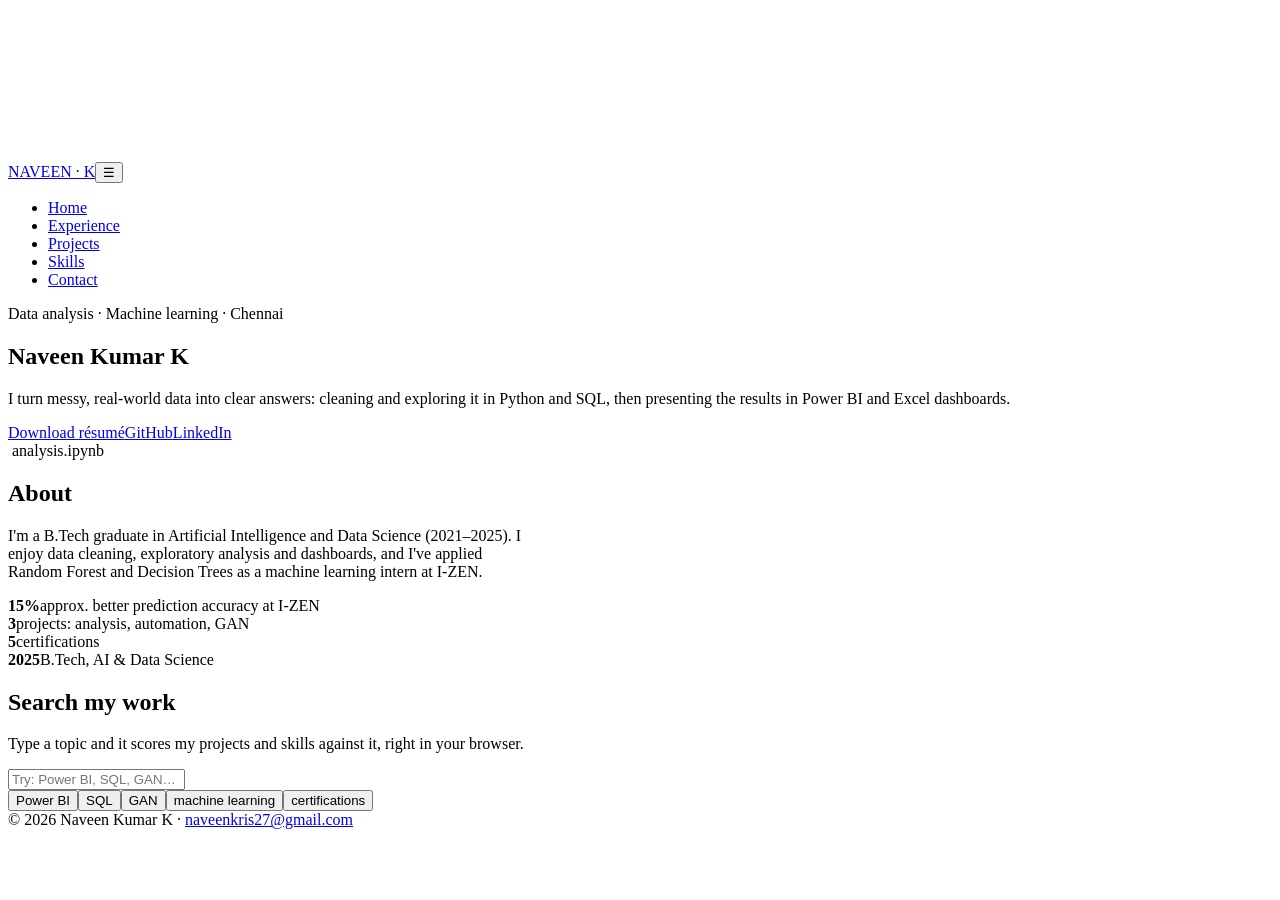
==== index.html @ ead202dc "Add files via upload" ====
<!doctype html><html lang="en"><head><meta charset="utf-8"><meta name="viewport" content="width=device-width,initial-scale=1"><title>Home | Naveen Kumar K</title>
<meta name="description" content="Naveen Kumar K: data analysis, Python, SQL, Power BI and machine learning projects."><link rel="canonical" href="https://YOUR-USERNAME.github.io/index.html">
<link rel="preconnect" href="https://fonts.googleapis.com"><link rel="preconnect" href="https://fonts.gstatic.com" crossorigin><link href="https://fonts.googleapis.com/css2?family=Manrope:wght@400;500;700;800&family=Fira+Code:wght@400;500&display=swap" rel="stylesheet">
<link rel="stylesheet" href="assets/style.css"><script>try{sessionStorage.getItem("fxnav")&&document.documentElement.classList.add("fx-nav")}catch(e){}</script></head>
<body><canvas id="bg"></canvas><nav><a class="logo" href="index.html" data-l="Home">NAVEEN · K</a><button id="mb" aria-label="Menu">☰</button><ul><li><a href="index.html" class=on>Home</a></li><li><a href="experience.html">Experience</a></li><li><a href="projects.html">Projects</a></li><li><a href="skills.html">Skills</a></li><li><a href="contact.html">Contact</a></li></ul></nav><main><section class="hero"><div><p class="mono a">Data analysis · Machine learning · Chennai</p><h1>Naveen Kumar K</h1>
<p class="l mu">I turn messy, real-world data into clear answers: cleaning and exploring it in Python and SQL, then presenting the results in Power BI and Excel dashboards.</p>
<div class="btns"><a class="btn p" href="assets/Naveen-Kumar-K-Resume.pdf">Download résumé</a><a class="btn" href="https://github.com/Naveen27K">GitHub</a><a class="btn" href="https://www.linkedin.com/in/Naveen-kumar-k">LinkedIn</a></div></div>
<div class="nb"><header>&nbsp;analysis.ipynb</header><pre id="typed"></pre></div></section>
<section class="rev"><h2>About</h2><p class="mu" style="max-width:66ch">I'm a B.Tech graduate in Artificial Intelligence and Data Science (2021–2025). I enjoy data cleaning, exploratory analysis and dashboards, and I've applied Random Forest and Decision Trees as a machine learning intern at I-ZEN.</p>
<div class="stats"><div class="stat"><b>15%</b><span class="mu">approx. better prediction accuracy at I-ZEN</span></div><div class="stat"><b>3</b><span class="mu">projects: analysis, automation, GAN</span></div><div class="stat"><b>5</b><span class="mu">certifications</span></div><div class="stat"><b>2025</b><span class="mu">B.Tech, AI &amp; Data Science</span></div></div></section>
<section class="rev" id="index"><h2>Search my work</h2><p class="mu" style="margin-bottom:16px">Type a topic and it scores my projects and skills against it, right in your browser.</p><input id="q" placeholder="Try: Power BI, SQL, GAN…" aria-label="Search"><div class="cp"><button>Power BI</button><button>SQL</button><button>GAN</button><button>machine learning</button><button>certifications</button></div><div class="res" id="res" aria-live="polite"></div></section></main>
<footer>© 2026 Naveen Kumar K · <a class="a" href="mailto:naveenkris27@gmail.com">naveenkris27@gmail.com</a></footer><script src="assets/main.js"></script></body></html>
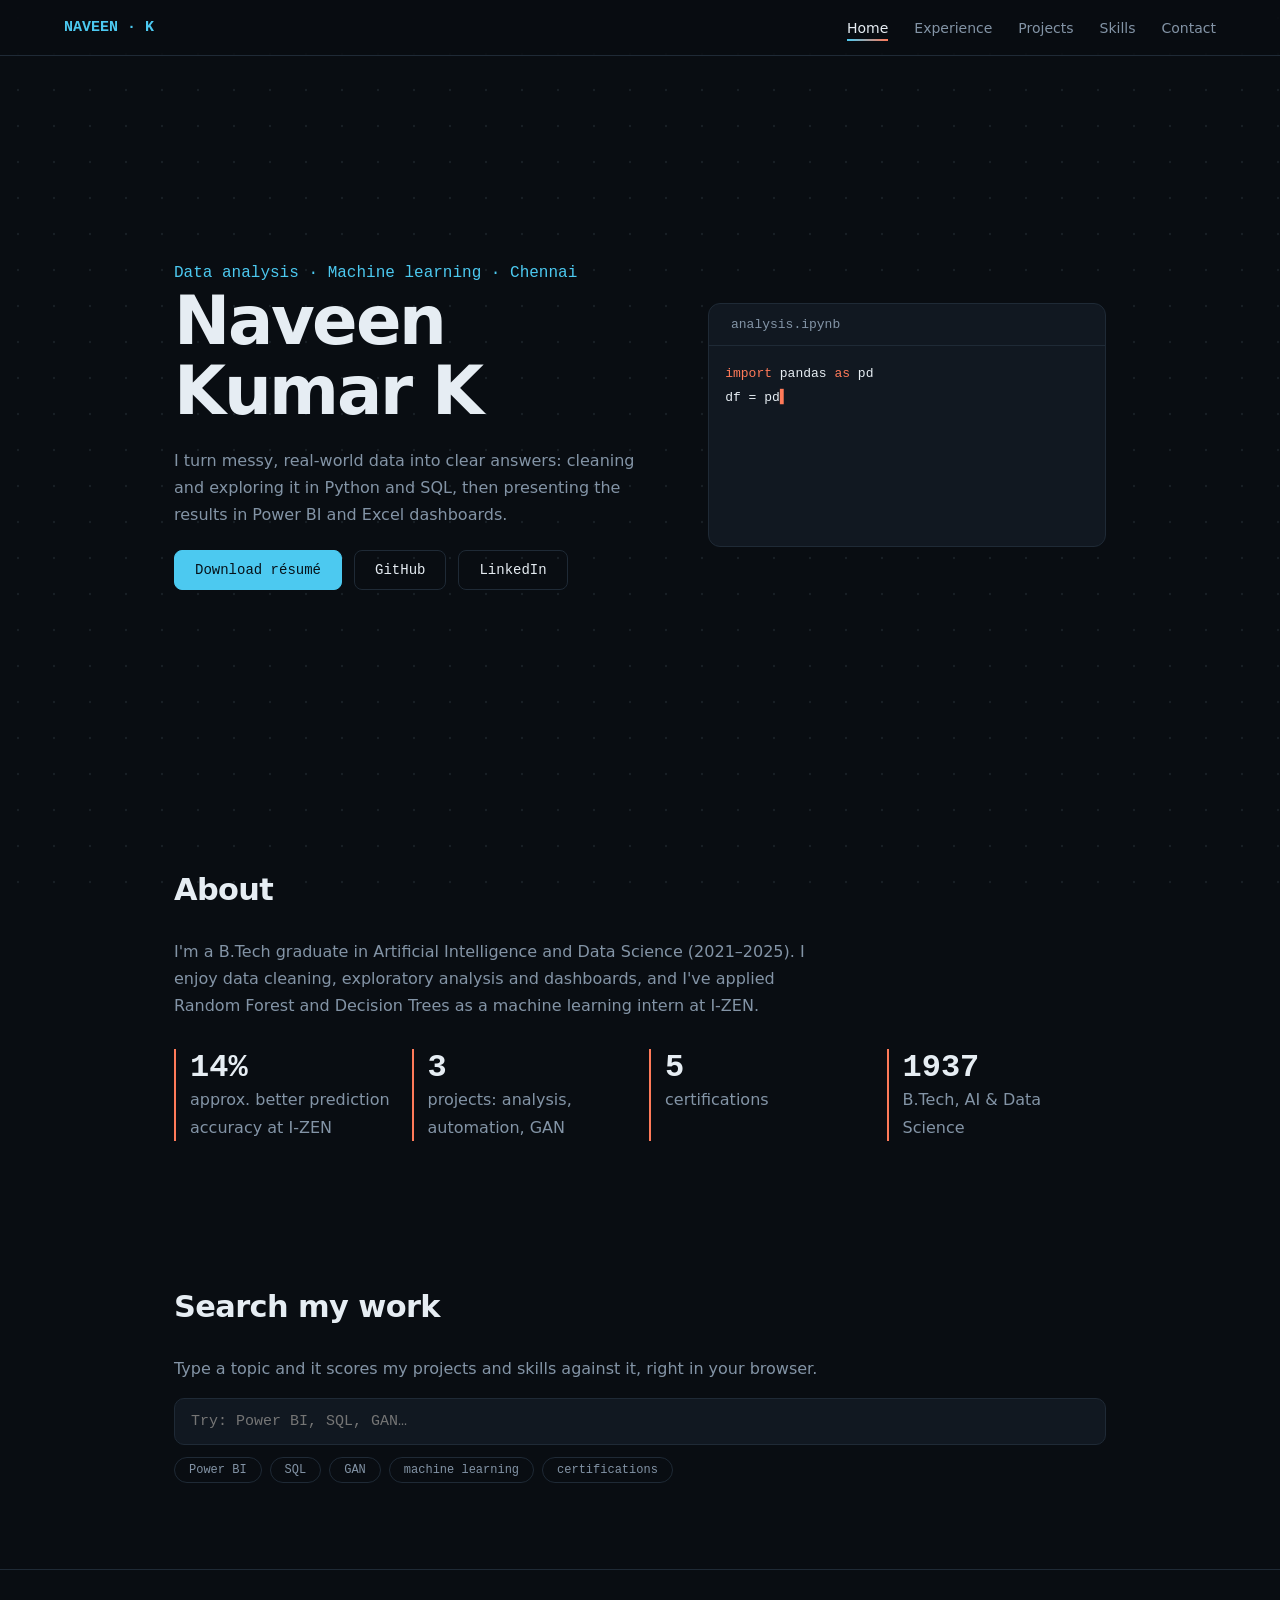
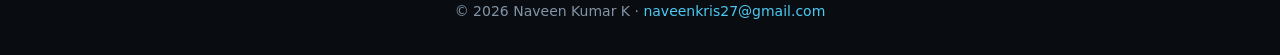
==== commit fa3eac7a: "Add files via upload" ====
--- a/index.html
+++ b/index.html
@@ -1,12 +1,12 @@
 <!doctype html><html lang="en"><head><meta charset="utf-8"><meta name="viewport" content="width=device-width,initial-scale=1"><title>Home | Naveen Kumar K</title>
-<meta name="description" content="Naveen Kumar K: data analysis, Python, SQL, Power BI and machine learning projects."><link rel="canonical" href="https://YOUR-USERNAME.github.io/index.html">
+<meta name="description" content="Naveen Kumar K: data analysis, Python, SQL, Power BI and machine learning projects."><link rel="canonical" href="https://naveen27k.github.io/naveen-portfolio/">
 <link rel="preconnect" href="https://fonts.googleapis.com"><link rel="preconnect" href="https://fonts.gstatic.com" crossorigin><link href="https://fonts.googleapis.com/css2?family=Manrope:wght@400;500;700;800&family=Fira+Code:wght@400;500&display=swap" rel="stylesheet">
-<link rel="stylesheet" href="assets/style.css"><script>try{sessionStorage.getItem("fxnav")&&document.documentElement.classList.add("fx-nav")}catch(e){}</script></head>
+<link rel="stylesheet" href="style.css"><script>try{sessionStorage.getItem("fxnav")&&document.documentElement.classList.add("fx-nav")}catch(e){}</script></head>
 <body><canvas id="bg"></canvas><nav><a class="logo" href="index.html" data-l="Home">NAVEEN · K</a><button id="mb" aria-label="Menu">☰</button><ul><li><a href="index.html" class=on>Home</a></li><li><a href="experience.html">Experience</a></li><li><a href="projects.html">Projects</a></li><li><a href="skills.html">Skills</a></li><li><a href="contact.html">Contact</a></li></ul></nav><main><section class="hero"><div><p class="mono a">Data analysis · Machine learning · Chennai</p><h1>Naveen Kumar K</h1>
 <p class="l mu">I turn messy, real-world data into clear answers: cleaning and exploring it in Python and SQL, then presenting the results in Power BI and Excel dashboards.</p>
-<div class="btns"><a class="btn p" href="assets/Naveen-Kumar-K-Resume.pdf">Download résumé</a><a class="btn" href="https://github.com/Naveen27K">GitHub</a><a class="btn" href="https://www.linkedin.com/in/Naveen-kumar-k">LinkedIn</a></div></div>
+<div class="btns"><a class="btn p" href="Naveen-Kumar-K-Resume.pdf">Download résumé</a><a class="btn" href="https://github.com/Naveen27K/">GitHub</a><a class="btn" href="https://www.linkedin.com/in/Naveen-kumar-k">LinkedIn</a></div></div>
 <div class="nb"><header>&nbsp;analysis.ipynb</header><pre id="typed"></pre></div></section>
 <section class="rev"><h2>About</h2><p class="mu" style="max-width:66ch">I'm a B.Tech graduate in Artificial Intelligence and Data Science (2021–2025). I enjoy data cleaning, exploratory analysis and dashboards, and I've applied Random Forest and Decision Trees as a machine learning intern at I-ZEN.</p>
 <div class="stats"><div class="stat"><b>15%</b><span class="mu">approx. better prediction accuracy at I-ZEN</span></div><div class="stat"><b>3</b><span class="mu">projects: analysis, automation, GAN</span></div><div class="stat"><b>5</b><span class="mu">certifications</span></div><div class="stat"><b>2025</b><span class="mu">B.Tech, AI &amp; Data Science</span></div></div></section>
 <section class="rev" id="index"><h2>Search my work</h2><p class="mu" style="margin-bottom:16px">Type a topic and it scores my projects and skills against it, right in your browser.</p><input id="q" placeholder="Try: Power BI, SQL, GAN…" aria-label="Search"><div class="cp"><button>Power BI</button><button>SQL</button><button>GAN</button><button>machine learning</button><button>certifications</button></div><div class="res" id="res" aria-live="polite"></div></section></main>
-<footer>© 2026 Naveen Kumar K · <a class="a" href="mailto:naveenkris27@gmail.com">naveenkris27@gmail.com</a></footer><script src="assets/main.js"></script></body></html>+<footer>© 2026 Naveen Kumar K · <a class="a" href="mailto:naveenkris27@gmail.com">naveenkris27@gmail.com</a></footer><script src="main.js"></script></body></html>
--- a/style.css
+++ b/style.css
@@ -0,0 +1,48 @@
+:root{--bg:#090d12;--pn:#111821;--ln:#1f2a36;--tx:#e6edf3;--mu:#8394a6;--a:#4cc9f0;--b:#ff7a59;--mono:'Fira Code',ui-monospace,Consolas,monospace;--sans:'Manrope',system-ui,sans-serif;--e:cubic-bezier(.22,.68,0,1)}
+*{box-sizing:border-box;margin:0}html{scroll-behavior:smooth}
+body{background:var(--bg);color:var(--tx);font:16px/1.7 var(--sans);overflow-x:hidden}
+a{color:inherit;text-decoration:none}:focus-visible{outline:2px solid var(--a);outline-offset:3px}::selection{background:var(--a);color:#06121a}
+html.fx-nav body:before{content:'';position:fixed;inset:0;z-index:1000;background:var(--pn)}
+#bg{position:fixed;inset:0;z-index:0;pointer-events:none}main,footer,nav{position:relative;z-index:1}
+#fx{position:fixed;inset:0;z-index:1000;pointer-events:none;display:flex}
+#fx i{flex:1;background:var(--pn);transform:scaleY(1);transition:transform .6s var(--e)}
+#fx i:nth-child(odd){transform-origin:top}#fx i:nth-child(even){transform-origin:bottom}
+#fx i:nth-child(2){transition-delay:.05s}#fx i:nth-child(3){transition-delay:.1s}#fx i:nth-child(4){transition-delay:.15s}#fx i:nth-child(5){transition-delay:.2s}#fx i:nth-child(6){transition-delay:.25s}
+#fx.open i{transform:scaleY(0)}#fx.open i:nth-child(odd){transform-origin:bottom}#fx.open i:nth-child(even){transform-origin:top}
+#fx b{position:absolute;inset:0;z-index:1;display:grid;place-items:center;font:700 clamp(2rem,7vw,4.5rem) var(--sans);background:linear-gradient(100deg,var(--a),var(--b));-webkit-background-clip:text;background-clip:text;color:transparent;opacity:0;transform:scale(.94);transition:opacity .25s,transform .5s var(--e)}
+#fx:not(.open) b{opacity:1;transform:none;transition-delay:.35s}
+#fx:after{content:'';position:absolute;left:50%;top:50%;width:80vmin;height:80vmin;margin:-40vmin 0 0 -40vmin;border-radius:50%;background:radial-gradient(circle,rgba(76,201,240,.24),rgba(255,122,89,.12) 45%,transparent 70%);opacity:0;transform:scale(.6);transition:opacity .4s,transform .8s var(--e)}
+#fx:not(.open):after{opacity:1;transform:none;transition-delay:.3s;animation:pl 1.8s ease-in-out 1s infinite}@keyframes pl{50%{transform:scale(1.12)}}
+#pb{position:fixed;top:0;left:0;right:0;height:3px;z-index:60;transform:scaleX(0);transform-origin:left;background:linear-gradient(90deg,var(--a),var(--b))}
+nav{position:sticky;top:0;z-index:50;display:flex;justify-content:space-between;align-items:center;padding:14px 5vw;background:#090d12cc;backdrop-filter:blur(12px);border-bottom:1px solid var(--ln);transition:transform .4s var(--e)}nav.hid{transform:translateY(-100%)}
+.logo{font:700 15px var(--mono);color:var(--a)}nav ul{display:flex;gap:26px;list-style:none;padding:0}nav ul a{color:var(--mu);font-size:14px;position:relative;transition:color .2s}nav ul a:hover,nav ul a.on{color:var(--tx)}
+nav ul a:after{content:'';position:absolute;left:0;bottom:-5px;height:2px;width:100%;background:linear-gradient(90deg,var(--a),var(--b));transform:scaleX(0);transform-origin:left;transition:transform .3s}nav ul a:hover:after,nav ul a.on:after{transform:scaleX(1)}
+#mb{display:none;background:none;border:1px solid var(--ln);color:var(--tx);font-size:20px;padding:2px 10px;border-radius:6px}
+main{max-width:1060px;margin:auto;padding:0 5vw}section{padding:70px 0}
+h1{font-size:clamp(2.2rem,5.6vw,4.2rem);line-height:1.04;letter-spacing:-.035em}h2{font-size:1.9rem;letter-spacing:-.02em;margin-bottom:22px}
+.mono{font-family:var(--mono)}.mu{color:var(--mu)}.a{color:var(--a)}
+.g{background:linear-gradient(100deg,var(--a),var(--b));-webkit-background-clip:text;background-clip:text;color:transparent}
+.hero{display:grid;grid-template-columns:1.1fr .9fr;gap:48px;align-items:center;min-height:82vh}.hero p.l{max-width:54ch;margin:20px 0}
+.ch{display:inline-block;opacity:0;transform:translateY(70%) rotate(7deg);animation:ch .8s var(--e) forwards;animation-delay:calc(var(--i)*50ms + .5s)}@keyframes ch{to{opacity:1;transform:none}}
+@keyframes up{from{opacity:0;transform:translateY(24px)}}.hero>div>*:not(h1){animation:up .8s .9s both}.hero .nb{animation:up 1s 1.1s both}
+.btns{display:flex;flex-wrap:wrap;gap:12px;margin-top:22px}.btn{padding:11px 20px;border:1px solid var(--ln);border-radius:8px;font:500 14px var(--mono);transition:transform .2s ease-out,border-color .2s,box-shadow .25s}.btn.p{background:var(--a);color:#06121a;border-color:var(--a)}.btn:hover{border-color:var(--a);box-shadow:0 10px 28px -12px var(--a)}
+.nb{background:var(--pn);border:1px solid var(--ln);border-radius:12px;font:13px/1.8 var(--mono);overflow:hidden}.nb header{padding:9px 14px;border-bottom:1px solid var(--ln);color:var(--mu)}.nb pre{padding:16px;min-height:200px;white-space:pre-wrap}.cur{animation:bl 1s steps(2) infinite;color:var(--b)}@keyframes bl{50%{opacity:0}}
+.k{color:var(--b)}.s{color:#9be28a}
+.stats,.cards,.grid2{display:grid;gap:18px}.stats{grid-template-columns:repeat(auto-fit,minmax(170px,1fr));margin-top:30px}.cards{grid-template-columns:repeat(auto-fit,minmax(290px,1fr))}.grid2{grid-template-columns:repeat(auto-fit,minmax(300px,1fr));gap:34px}
+.stat{border-left:2px solid var(--b);padding-left:14px}.stat b{font:700 2rem var(--mono);display:block}
+.card{position:relative;background:var(--pn);border:1px solid var(--ln);border-radius:12px;padding:24px;overflow:hidden;transition:transform .3s ease-out,border-color .25s,box-shadow .3s}.card:hover{border-color:var(--a);box-shadow:0 18px 40px -22px var(--a)}
+.card.h{display:none}.sp{position:absolute;inset:0;pointer-events:none;opacity:0;transition:opacity .3s;background:radial-gradient(280px circle at var(--mx,50%) var(--my,50%),rgba(76,201,240,.13),transparent 70%)}.card:hover .sp{opacity:1}
+.card ul{padding-left:18px;color:var(--mu);margin-top:8px}.tag{display:inline-block;font:12px var(--mono);color:var(--a);border:1px solid var(--ln);padding:2px 9px;border-radius:99px;margin:12px 6px 0 0}
+.rev{opacity:0;filter:blur(8px);transform:translateY(24px);transition:opacity .8s,filter .8s,transform .8s var(--e)}.rev.v{opacity:1;filter:none;transform:none}.card.rev.v{transition:opacity .8s,filter .8s,transform .3s ease-out,border-color .25s,box-shadow .3s}
+.chips span{display:inline-block;margin:0 8px 10px 0;padding:6px 14px;border:1px solid var(--ln);border-radius:99px;font:13px var(--mono);background:var(--pn);opacity:0;transform:scale(.8);transition:.5s var(--e)}.v .chips span,.chips.v span{opacity:1;transform:none}
+#q{width:100%;padding:14px 16px;background:var(--pn);border:1px solid var(--ln);border-radius:10px;color:var(--tx);font:15px var(--mono)}.cp button,.fl button{background:none;border:1px solid var(--ln);color:var(--mu);font:12px var(--mono);padding:5px 14px;border-radius:99px;margin:12px 8px 0 0;cursor:pointer}.cp button:hover,.fl .on{color:#06121a;background:var(--a);border-color:var(--a)}.fl{margin-bottom:20px}.fl button{margin:0 8px 0 0}
+.res{margin-top:16px;display:grid;gap:10px}.hit{display:flex;justify-content:space-between;gap:16px;background:var(--pn);border:1px solid var(--ln);border-radius:10px;padding:14px 18px;animation:pop .3s}.hit span{font:13px var(--mono);color:var(--b)}@keyframes pop{from{opacity:0;transform:translateX(-10px)}}
+.rail{position:relative;margin-left:14px;padding-left:34px}.rail:before,.rail .fill{content:'';position:absolute;left:0;top:0;width:2px;background:var(--ln);height:100%}.rail .fill{background:linear-gradient(var(--a),var(--b));height:0}
+.node{position:relative;margin-bottom:38px;opacity:0;transform:translateX(-26px);transition:.7s var(--e)}.node.v{opacity:1;transform:none}.node:before{content:'';position:absolute;left:-41px;top:7px;width:14px;height:14px;border-radius:50%;background:var(--bg);border:2px solid var(--ln);transition:.4s}.node.v:before{border-color:var(--a);background:var(--a)}
+.node ul{padding-left:18px;color:var(--mu)}.node li{margin:6px 0}
+footer{border-top:1px solid var(--ln);padding:30px 5vw;text-align:center;color:var(--mu);font-size:14px}
+@media(max-width:780px){.hero{grid-template-columns:1fr}#mb{display:block}nav ul{display:none;position:absolute;top:100%;left:0;right:0;flex-direction:column;background:var(--bg);padding:16px 5vw;border-bottom:1px solid var(--ln)}nav ul.o{display:flex}}
+@media(prefers-reduced-motion:reduce){#fx,#pb{display:none}.rev,.node,.chips span{opacity:1;filter:none;transform:none}.ch{opacity:1;transform:none}*{animation:none!important;transition:none!important}}
+
+.w{display:inline-block;white-space:nowrap}.hero>div{min-width:0}h1{overflow-wrap:normal;word-break:keep-all}
+@media(max-width:480px){h1{font-size:clamp(1.9rem,11vw,2.6rem)}}
